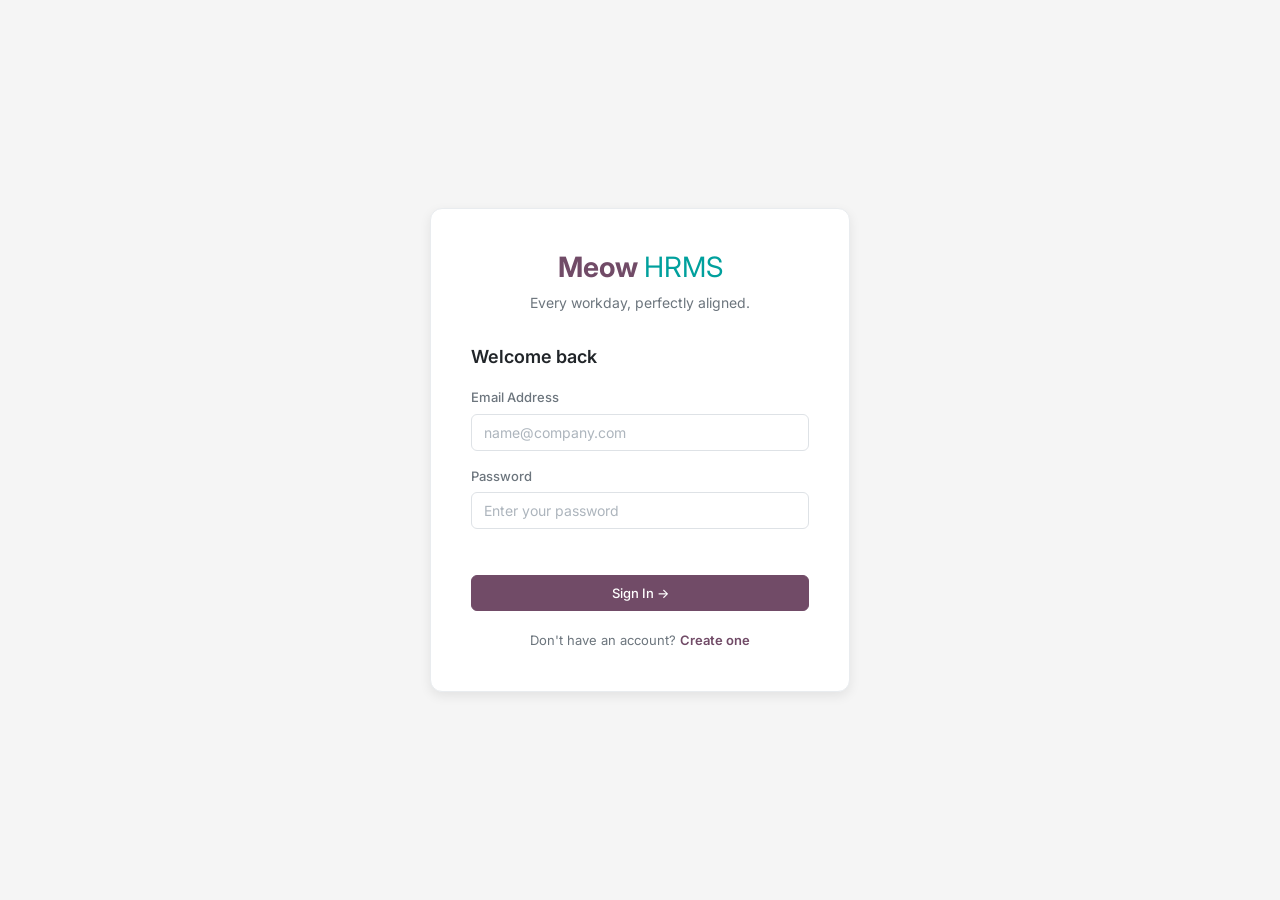
==== dashboard.html @ 6c27697c "Initial commit for Odoo Hackathon project" ====
<!DOCTYPE html>
<html lang="en">

<head>
    <meta charset="UTF-8">
    <meta name="viewport" content="width=device-width, initial-scale=1.0">
    <title>Dashboard - Meow HRMS</title>
    <meta name="description" content="HRMS Dashboard - Manage your attendance, leave requests, profile and payroll.">
    <!-- Google Fonts -->
    <link rel="preconnect" href="https://fonts.googleapis.com">
    <link rel="preconnect" href="https://fonts.gstatic.com" crossorigin>
    <link href="https://fonts.googleapis.com/css2?family=Inter:wght@300;400;500;600;700;800&display=swap"
        rel="stylesheet">
    <!-- CSS -->
    <link rel="stylesheet" href="css/main.css">
    <link rel="stylesheet" href="css/dashboard.css">
</head>

<body>

    <div class="dashboard-layout">
        <!-- Sidebar Navigation -->
        <aside class="sidebar">
            <div class="sidebar-header">
                <h2 class="logo-small">Meow <span>HRMS</span></h2>
            </div>

            <div class="user-info">
                <div class="avatar" id="sidebar-avatar">U</div>
                <div class="details">
                    <p class="name" id="sidebar-name">User Name</p>
                    <p class="role" id="sidebar-role">Role</p>
                </div>
            </div>

            <nav class="sidebar-nav">
                <a href="#overview" class="nav-item active" data-view="overview">
                    <span class="icon">📊</span> Overview
                </a>
                <a href="#profile" class="nav-item" data-view="profile">
                    <span class="icon">👤</span> Profile
                </a>
                <a href="#attendance" class="nav-item" data-view="attendance">
                    <span class="icon">⏰</span> Attendance
                </a>
                <a href="#leave" class="nav-item" data-view="leave">
                    <span class="icon">🏖️</span> Leave
                </a>
                <a href="#payroll" class="nav-item" data-view="payroll">
                    <span class="icon">💰</span> Payroll
                </a>

                <!-- Admin Only Nav Items -->
                <div id="admin-nav" class="hidden">
                    <div class="nav-separator">Administration</div>
                    <a href="#admin-employees" class="nav-item" data-view="admin-employees">
                        <span class="icon">👥</span> Employees
                    </a>
                    <a href="#admin-approvals" class="nav-item" data-view="admin-approvals">
                        <span class="icon">✅</span> Approvals
                    </a>
                </div>
            </nav>

            <div class="sidebar-footer">
                <button id="logout-btn" class="btn btn-outline btn-block btn-sm">Logout</button>
            </div>
        </aside>

        <!-- Main Content Area -->
        <main class="main-content">
            <header class="topbar">
                <h1 id="page-title">Overview</h1>
                <div class="topbar-actions">
                    <span class="date-display" id="current-date"></span>
                </div>
            </header>

            <div id="view-container" class="view-container">
                <!-- Views will be dynamically loaded here by JS -->
            </div>
        </main>
    </div>

    <div class="toast-container" id="toast-container"></div>

    <script src="js/store.js"></script>
    <script src="js/dashboard.js"></script>
    <script src="js/modules/profile.js"></script>
    <script src="js/modules/attendance.js"></script>
    <script src="js/modules/leave.js"></script>
    <script src="js/modules/payroll.js"></script>
</body>

</html>
---- css/main.css ----
:root {
    /* Odoo brand colors */
    --color-primary: #714B67;
    --color-primary-light: #8B6580;
    --color-primary-dark: #5A3A52;
    --color-secondary: #00A09D;
    --color-secondary-light: #17B3B0;
    
    /* Semantic */
    --color-success: #21B573;
    --color-danger: #E24C4C;
    --color-warning: #E9A120;
    --color-info: #4A90D9;
    
    /* Neutrals */
    --color-bg: #F5F5F5;
    --color-surface: #FFFFFF;
    --color-text: #212529;
    --color-text-secondary: #6C757D;
    --color-text-muted: #ADB5BD;
    --color-border: #E9ECEF;
    --color-border-dark: #DEE2E6;
    
    /* Effects */
    --shadow-sm: 0 1px 2px rgba(0,0,0,0.05);
    --shadow-md: 0 4px 12px rgba(0,0,0,0.08);
    --radius-sm: 6px;
    --radius-md: 8px;
    --radius-lg: 12px;
    
    --transition: all 0.2s ease;
}

* {
    margin: 0;
    padding: 0;
    box-sizing: border-box;
}

::-webkit-scrollbar { width: 6px; }
::-webkit-scrollbar-track { background: transparent; }
::-webkit-scrollbar-thumb { background: #DEE2E6; border-radius: 3px; }
::-webkit-scrollbar-thumb:hover { background: #ADB5BD; }

body {
    font-family: 'Inter', -apple-system, BlinkMacSystemFont, sans-serif;
    background-color: var(--color-bg);
    color: var(--color-text);
    line-height: 1.5;
    min-height: 100vh;
    font-size: 14px;
}

/* Typography */
h1, h2, h3, h4, h5, h6 {
    font-weight: 600;
    line-height: 1.3;
    color: var(--color-text);
}

.logo {
    font-size: 1.75rem;
    font-weight: 700;
    color: var(--color-primary);
}
.logo span {
    color: var(--color-secondary);
    font-weight: 400;
}

.logo-small {
    font-size: 1.25rem;
    font-weight: 700;
    color: var(--color-primary);
}
.logo-small span {
    color: var(--color-secondary);
    font-weight: 400;
}

/* Buttons */
.btn {
    display: inline-flex;
    align-items: center;
    justify-content: center;
    gap: 6px;
    padding: 8px 16px;
    border-radius: var(--radius-sm);
    border: 1px solid transparent;
    font-size: 13px;
    font-weight: 500;
    font-family: inherit;
    cursor: pointer;
    transition: var(--transition);
    line-height: 1.4;
    white-space: nowrap;
}

.btn-primary {
    background: var(--color-primary);
    color: #fff;
    border-color: var(--color-primary);
}
.btn-primary:hover {
    background: var(--color-primary-dark);
    border-color: var(--color-primary-dark);
}

.btn-secondary {
    background: var(--color-secondary);
    color: #fff;
    border-color: var(--color-secondary);
}
.btn-secondary:hover { opacity: 0.9; }

.btn-success {
    background: var(--color-success);
    color: #fff;
    border-color: var(--color-success);
}
.btn-success:hover { opacity: 0.9; }

.btn-danger {
    background: var(--color-danger);
    color: #fff;
    border-color: var(--color-danger);
}
.btn-danger:hover { opacity: 0.9; }

.btn-outline {
    background: #fff;
    color: var(--color-text-secondary);
    border-color: var(--color-border-dark);
}
.btn-outline:hover {
    background: var(--color-bg);
    color: var(--color-text);
}

.btn-ghost {
    background: transparent;
    color: var(--color-primary);
    border: none;
    padding: 6px 10px;
}
.btn-ghost:hover {
    background: rgba(113, 75, 103, 0.06);
}

.btn-block { display: flex; width: 100%; }
.btn-sm { padding: 5px 12px; font-size: 12px; }

/* Forms */
.input-group {
    margin-bottom: 16px;
}
.input-group label {
    display: block;
    margin-bottom: 6px;
    font-weight: 500;
    font-size: 13px;
    color: var(--color-text-secondary);
}
.input-group input,
.input-group select,
.input-group textarea {
    width: 100%;
    padding: 9px 12px;
    border: 1px solid var(--color-border-dark);
    border-radius: var(--radius-sm);
    font-family: inherit;
    font-size: 14px;
    color: var(--color-text);
    background: #fff;
    transition: var(--transition);
}
.input-group input:focus,
.input-group select:focus,
.input-group textarea:focus {
    outline: none;
    border-color: var(--color-primary);
    box-shadow: 0 0 0 3px rgba(113, 75, 103, 0.1);
}
.input-group input:disabled {
    background: var(--color-bg);
    color: var(--color-text-secondary);
    cursor: not-allowed;
}
.input-group input::placeholder,
.input-group textarea::placeholder {
    color: var(--color-text-muted);
}

/* Auth Pages */
.auth-body {
    display: flex;
    align-items: center;
    justify-content: center;
    background: var(--color-bg);
}
.auth-container {
    width: 100%;
    max-width: 420px;
    padding: 40px;
    margin: 24px;
    background: #fff;
    border: 1px solid var(--color-border);
    border-radius: var(--radius-lg);
    box-shadow: var(--shadow-md);
}
.auth-header {
    text-align: center;
    margin-bottom: 32px;
}
.auth-header p {
    color: var(--color-text-secondary);
    font-size: 14px;
    margin-top: 6px;
}

.auth-form { display: none; }
.auth-form.active { display: block; }

.auth-form h2 {
    font-size: 18px;
    margin-bottom: 20px;
    color: var(--color-text);
}

.auth-switch {
    margin-top: 20px;
    text-align: center;
    font-size: 13px;
    color: var(--color-text-secondary);
}
.auth-switch a {
    color: var(--color-primary);
    text-decoration: none;
    font-weight: 600;
}
.auth-switch a:hover { text-decoration: underline; }

.error-message {
    color: var(--color-danger);
    font-size: 13px;
    margin-bottom: 12px;
    text-align: center;
    min-height: 18px;
}

/* Utilities */
.hidden { display: none !important; }

/* Card */
.card {
    background: #fff;
    border: 1px solid var(--color-border);
    border-radius: var(--radius-md);
    padding: 20px;
}

/* Badge */
.badge {
    padding: 3px 10px;
    border-radius: 100px;
    font-size: 12px;
    font-weight: 500;
    display: inline-block;
}
.badge.present { background: #E6F7EF; color: #0E7B46; }
.badge.absent { background: #FDE8E8; color: #C53030; }
.badge.half-day { background: #FEF3CD; color: #92600A; }
.badge.leave { background: #DBEAFE; color: #1E40AF; }
.badge.pending { background: #FEF3CD; color: #92600A; }
.badge.approved { background: #E6F7EF; color: #0E7B46; }
.badge.rejected { background: #FDE8E8; color: #C53030; }

/* Toast Notifications */
.toast-container {
    position: fixed;
    top: 16px;
    right: 16px;
    z-index: 10000;
    display: flex;
    flex-direction: column;
    gap: 8px;
}
.toast {
    display: flex;
    align-items: center;
    gap: 10px;
    padding: 12px 16px;
    border-radius: var(--radius-md);
    background: #fff;
    border: 1px solid var(--color-border);
    box-shadow: 0 8px 24px rgba(0,0,0,0.12);
    animation: toastIn 0.3s ease;
    min-width: 280px;
    max-width: 400px;
}
.toast.toast-out { animation: toastOut 0.25s ease forwards; }
.toast-icon { font-size: 16px; flex-shrink: 0; }
.toast-body { flex: 1; }
.toast-title { font-weight: 600; font-size: 13px; }
.toast-message { font-size: 12px; color: var(--color-text-secondary); margin-top: 1px; }
.toast-close {
    background: none; border: none; color: var(--color-text-muted);
    cursor: pointer; font-size: 16px; padding: 2px; line-height: 1;
}
.toast-close:hover { color: var(--color-text); }
.toast.success { border-left: 3px solid var(--color-success); }
.toast.error { border-left: 3px solid var(--color-danger); }
.toast.warning { border-left: 3px solid var(--color-warning); }
.toast.info { border-left: 3px solid var(--color-info); }

@keyframes toastIn {
    from { opacity: 0; transform: translateX(24px); }
    to { opacity: 1; transform: translateX(0); }
}
@keyframes toastOut {
    from { opacity: 1; transform: translateX(0); }
    to { opacity: 0; transform: translateX(24px); }
}

/* Modal */
.modal-overlay {
    position: fixed;
    top: 0; left: 0; right: 0; bottom: 0;
    background: rgba(0,0,0,0.4);
    display: flex;
    align-items: center;
    justify-content: center;
    z-index: 9000;
}
.modal {
    background: #fff;
    border-radius: var(--radius-lg);
    padding: 28px;
    width: 100%;
    max-width: 440px;
    margin: 16px;
    box-shadow: 0 16px 48px rgba(0,0,0,0.15);
}
.modal h3 { margin-bottom: 16px; font-size: 16px; }
.modal-actions {
    display: flex;
    justify-content: flex-end;
    gap: 8px;
    margin-top: 20px;
}

/* Empty State */
.empty-state {
    text-align: center;
    padding: 40px 20px;
    color: var(--color-text-secondary);
}
.empty-state .empty-icon { font-size: 32px; margin-bottom: 12px; opacity: 0.5; }
.empty-state h3 { color: var(--color-text-secondary); font-weight: 500; font-size: 14px; }
.empty-state p { font-size: 13px; color: var(--color-text-muted); }

/* Responsive */
@media (max-width: 768px) {
    .auth-container { padding: 28px; margin: 12px; }
    .form-grid { grid-template-columns: 1fr; }
}
---- css/dashboard.css ----
/* Dashboard Layout */
.dashboard-layout {
    display: flex;
    height: 100vh;
    overflow: hidden;
}

/* Sidebar */
.sidebar {
    width: 240px;
    flex-shrink: 0;
    display: flex;
    flex-direction: column;
    background: #fff;
    border-right: 1px solid var(--color-border);
}

.sidebar-header {
    padding: 20px 20px 16px;
    border-bottom: 1px solid var(--color-border);
}

.user-info {
    padding: 16px 20px;
    display: flex;
    align-items: center;
    gap: 10px;
    border-bottom: 1px solid var(--color-border);
}

.avatar {
    width: 36px;
    height: 36px;
    background: var(--color-primary);
    border-radius: var(--radius-sm);
    display: flex;
    align-items: center;
    justify-content: center;
    font-size: 14px;
    font-weight: 600;
    color: #fff;
    text-transform: uppercase;
    flex-shrink: 0;
}

.user-info .details { flex: 1; overflow: hidden; }
.user-info .name {
    font-weight: 600;
    font-size: 13px;
    white-space: nowrap;
    text-overflow: ellipsis;
    overflow: hidden;
    color: var(--color-text);
}
.user-info .role {
    font-size: 11px;
    color: var(--color-text-muted);
    text-transform: uppercase;
    letter-spacing: 0.04em;
}

.sidebar-nav {
    flex: 1;
    overflow-y: auto;
    padding: 12px 8px;
}

.nav-item {
    display: flex;
    align-items: center;
    padding: 8px 12px;
    color: var(--color-text-secondary);
    text-decoration: none;
    transition: var(--transition);
    gap: 10px;
    font-weight: 500;
    font-size: 13px;
    border-radius: var(--radius-sm);
    margin-bottom: 2px;
}
.nav-item .icon { font-size: 15px; width: 20px; text-align: center; }
.nav-item:hover {
    background: var(--color-bg);
    color: var(--color-text);
}
.nav-item.active {
    background: rgba(113, 75, 103, 0.08);
    color: var(--color-primary);
    font-weight: 600;
}

.nav-separator {
    padding: 16px 12px 6px;
    font-size: 11px;
    text-transform: uppercase;
    letter-spacing: 0.08em;
    color: var(--color-text-muted);
    font-weight: 600;
}

.sidebar-footer {
    padding: 16px 20px;
    border-top: 1px solid var(--color-border);
}

/* Main Content */
.main-content {
    flex: 1;
    display: flex;
    flex-direction: column;
    overflow: hidden;
    background: var(--color-bg);
}

.topbar {
    height: 56px;
    padding: 0 24px;
    display: flex;
    align-items: center;
    justify-content: space-between;
    background: #fff;
    border-bottom: 1px solid var(--color-border);
}
.topbar h1 {
    font-size: 16px;
    font-weight: 600;
    color: var(--color-text);
    margin: 0;
}
.topbar-actions {
    display: flex;
    align-items: center;
    gap: 12px;
}
.date-display {
    font-size: 13px;
    color: var(--color-text-secondary);
}

.view-container {
    flex: 1;
    padding: 24px;
    overflow-y: auto;
}

/* Dashboard Grid */
.dashboard-grid {
    display: grid;
    grid-template-columns: repeat(auto-fit, minmax(220px, 1fr));
    gap: 16px;
}

.stat-card {
    display: flex;
    align-items: center;
    gap: 14px;
}
.stat-icon {
    width: 44px;
    height: 44px;
    border-radius: var(--radius-md);
    display: flex;
    align-items: center;
    justify-content: center;
    font-size: 20px;
    flex-shrink: 0;
    background: var(--color-bg);
}
.stat-info h3 {
    font-size: 12px;
    color: var(--color-text-muted);
    font-weight: 500;
    text-transform: uppercase;
    letter-spacing: 0.04em;
    margin-bottom: 2px;
}
.stat-info .value {
    font-size: 24px;
    font-weight: 700;
    color: var(--color-text);
}

/* Tables */
.table-container {
    background: #fff;
    border: 1px solid var(--color-border);
    border-radius: var(--radius-md);
    overflow: hidden;
    margin-top: 16px;
}
table { width: 100%; border-collapse: collapse; }
th, td {
    padding: 10px 16px;
    text-align: left;
    border-bottom: 1px solid var(--color-border);
    font-size: 13px;
}
th {
    background: var(--color-bg);
    font-weight: 600;
    color: var(--color-text-secondary);
    text-transform: uppercase;
    font-size: 11px;
    letter-spacing: 0.06em;
}
tbody tr:hover { background: #FAFAFA; }
tbody tr:last-child td { border-bottom: none; }

/* Forms */
.form-grid {
    display: grid;
    grid-template-columns: 1fr 1fr;
    gap: 16px;
}
.form-actions {
    margin-top: 20px;
    display: flex;
    justify-content: flex-end;
    gap: 8px;
}

/* Section Header */
.section-header {
    display: flex;
    align-items: center;
    justify-content: space-between;
    margin-bottom: 16px;
    flex-wrap: wrap;
    gap: 12px;
}
.section-header .section-title h2 { font-size: 16px; margin-bottom: 2px; }
.section-header .section-title p { font-size: 13px; color: var(--color-text-secondary); }

/* Check-in Banner */
.checkin-banner {
    background: #fff;
    border: 1px solid var(--color-border);
    border-radius: var(--radius-md);
    padding: 16px 20px;
    display: flex;
    align-items: center;
    justify-content: space-between;
    margin-bottom: 16px;
}
.checkin-banner .checkin-info { display: flex; align-items: center; gap: 12px; }
.checkin-banner .checkin-time { font-size: 22px; font-weight: 700; font-variant-numeric: tabular-nums; }
.checkin-banner .checkin-label { font-size: 12px; color: var(--color-text-secondary); }

/* Profile */
.profile-header {
    display: flex;
    align-items: center;
    gap: 16px;
    margin-bottom: 24px;
}
.profile-avatar {
    width: 56px;
    height: 56px;
    background: var(--color-primary);
    border-radius: var(--radius-md);
    display: flex;
    align-items: center;
    justify-content: center;
    font-size: 22px;
    font-weight: 700;
    color: #fff;
    text-transform: uppercase;
}
.profile-meta h2 { font-size: 18px; margin-bottom: 2px; }
.profile-meta .profile-id { font-size: 13px; color: var(--color-text-secondary); }

/* Responsive */
@media (max-width: 768px) {
    .sidebar { width: 200px; }
    .view-container { padding: 16px; }
    .dashboard-grid { grid-template-columns: 1fr; }
}
@media (max-width: 600px) {
    .dashboard-layout { flex-direction: column; }
    .sidebar {
        width: 100%; height: auto;
        border-right: none; border-bottom: 1px solid var(--color-border);
    }
    .sidebar-nav { display: flex; flex-wrap: wrap; padding: 8px; }
    .sidebar-header, .sidebar-footer, .user-info, .nav-separator { display: none; }
    .topbar { height: 48px; padding: 0 12px; }
}
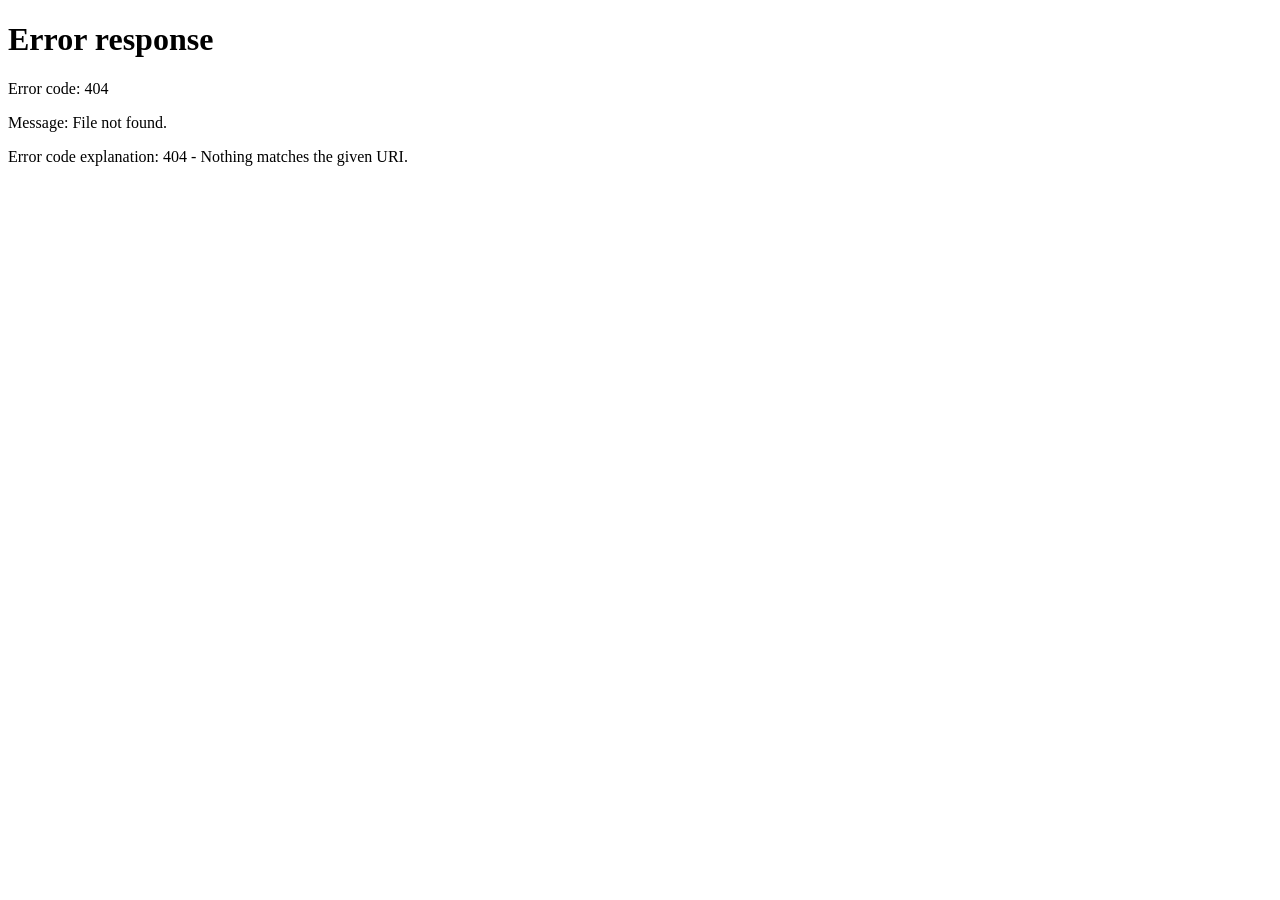
==== commit 5136783f: "Create dashboard.html" ====
--- a/dashboard.html
+++ b/dashboard.html
@@ -92,4 +92,4 @@
     <script src="js/modules/payroll.js"></script>
 </body>
 
-</html>+</html>
